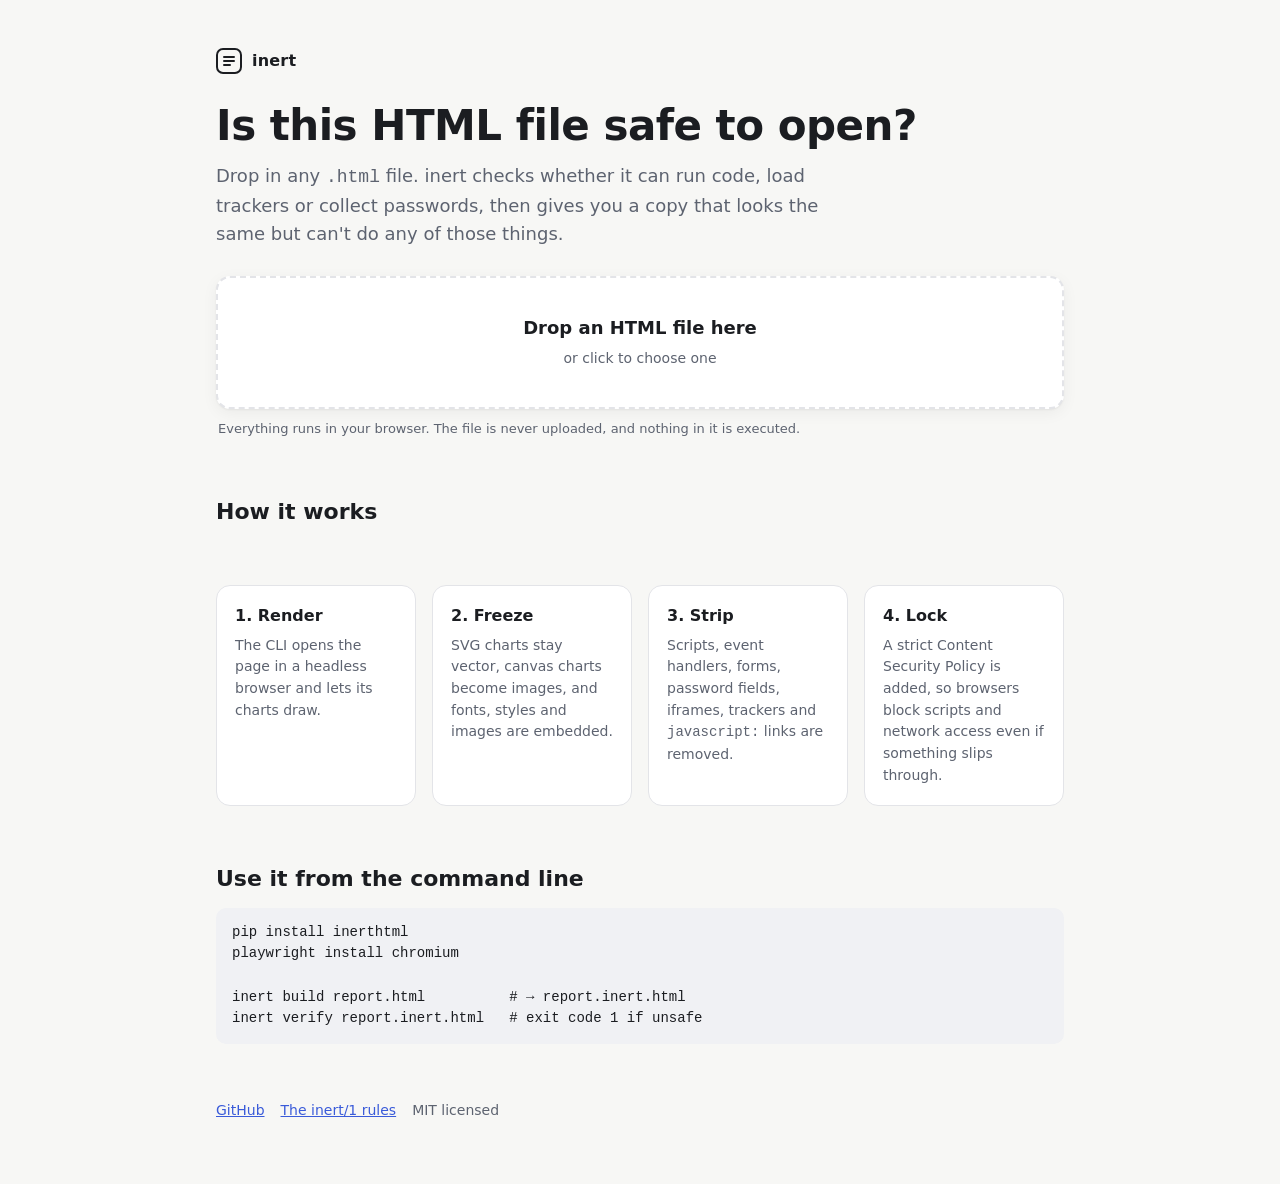
==== docs/index.html @ 6b24c8a7 "inert 0.1.0: static, script-free HTML that is safe to share - inert build: render, freeze charts, em" ====
<!DOCTYPE html>
<html lang="en">
<head>
<meta charset="utf-8">
<meta name="viewport" content="width=device-width, initial-scale=1">
<title>inert: check any HTML file before you open it</title>
<meta name="description" content="Drop an HTML file to see if it can run code, phone home or phish you. Get a safe, script-free copy. Runs entirely in your browser.">
<meta property="og:title" content="inert: HTML that looks the same but can't do anything">
<meta property="og:description" content="Turn AI-generated HTML into a static, script-free file that is safe to share. Same look, no scripts, verifiable.">
<meta property="og:image" content="https://YOUR_GITHUB.github.io/inert/social-card.png">
<meta name="twitter:card" content="summary_large_image">
<style>
:root{
  --bg:#f7f7f5; --panel:#ffffff; --ink:#1b1d21; --muted:#5d6370; --line:#e3e4e8;
  --accent:#3a5bd9; --ok:#1f7a4d; --ok-bg:#e7f5ed; --bad:#b4232f; --bad-bg:#fbeaec;
  --code:#f0f1f4; --shadow:0 1px 2px rgba(0,0,0,.05),0 4px 16px rgba(0,0,0,.05);
}
@media (prefers-color-scheme: dark){
  :root{
    --bg:#121316; --panel:#1b1d22; --ink:#e9eaee; --muted:#9aa0ad; --line:#2c2f37;
    --accent:#8ea4ff; --ok:#5fd19a; --ok-bg:#16291f; --bad:#ff7b86; --bad-bg:#33181c;
    --code:#24272e; --shadow:none;
  }
}
*{box-sizing:border-box}
body{margin:0;background:var(--bg);color:var(--ink);font:16px/1.55 ui-sans-serif,system-ui,-apple-system,"Segoe UI",Roboto,sans-serif}
main{max-width:880px;margin:0 auto;padding:48px 16px 64px}
.brand{display:flex;align-items:center;gap:10px;font-weight:700;letter-spacing:.2px}
.brand svg{flex:none}
h1{font-size:clamp(28px,5vw,42px);line-height:1.15;margin:28px 0 12px;letter-spacing:-.5px}
.lede{color:var(--muted);font-size:18px;max-width:640px;margin:0 0 28px}
.drop{border:2px dashed var(--line);border-radius:14px;background:var(--panel);padding:36px 20px;text-align:center;cursor:pointer;transition:border-color .15s,background .15s;box-shadow:var(--shadow)}
.drop:hover,.drop.over{border-color:var(--accent)}
.drop strong{display:block;font-size:18px;margin-bottom:4px}
.drop span{color:var(--muted);font-size:14px}
.drop:focus-visible{outline:3px solid var(--accent);outline-offset:3px}
.privacy{font-size:13px;color:var(--muted);margin:10px 2px 0}
.result{margin-top:28px;background:var(--panel);border:1px solid var(--line);border-radius:14px;padding:22px;box-shadow:var(--shadow)}
.verdict{display:flex;align-items:flex-start;gap:14px}
.badge{flex:none;font-weight:700;font-size:13px;padding:4px 10px;border-radius:999px;letter-spacing:.3px}
.badge.ok{background:var(--ok-bg);color:var(--ok)}
.badge.bad{background:var(--bad-bg);color:var(--bad)}
.verdict h2{margin:0;font-size:20px;line-height:1.3}
.verdict p{margin:4px 0 0;color:var(--muted)}
.fname{font-family:ui-monospace,SFMono-Regular,Menlo,monospace;font-size:13px;color:var(--muted);word-break:break-all}
ul.problems{margin:16px 0 0;padding:0;list-style:none;display:grid;gap:6px}
ul.problems li{font-family:ui-monospace,SFMono-Regular,Menlo,monospace;font-size:13px;background:var(--code);padding:7px 10px;border-radius:8px;overflow-wrap:anywhere}
.stats{display:flex;flex-wrap:wrap;gap:8px;margin:16px 0 0}
.stat{background:var(--code);border-radius:8px;padding:6px 10px;font-size:13px}
.stat b{font-variant-numeric:tabular-nums}
.actions{display:flex;flex-wrap:wrap;gap:10px;margin-top:18px}
button{font:inherit;font-weight:600;border-radius:10px;padding:10px 16px;border:1px solid var(--line);background:var(--panel);color:var(--ink);cursor:pointer}
button.primary{background:var(--accent);border-color:var(--accent);color:#fff}
@media (prefers-color-scheme: dark){button.primary{color:#0f1220}}
button:focus-visible{outline:3px solid var(--accent);outline-offset:2px}
.note{font-size:13px;color:var(--muted);margin-top:12px}
iframe{width:100%;height:520px;border:1px solid var(--line);border-radius:10px;margin-top:16px;background:#fff}
section.how{margin-top:56px;display:grid;grid-template-columns:repeat(auto-fit,minmax(180px,1fr));gap:16px}
.card{background:var(--panel);border:1px solid var(--line);border-radius:14px;padding:18px}
.card h3{margin:0 0 6px;font-size:16px}
.card p{margin:0;color:var(--muted);font-size:14px}
pre{background:var(--code);border-radius:10px;padding:14px 16px;overflow-x:auto;font-size:14px;margin:12px 0 0}
code{font-family:ui-monospace,SFMono-Regular,Menlo,monospace}
h2.section{font-size:22px;margin:56px 0 4px}
footer{margin-top:56px;color:var(--muted);font-size:14px;display:flex;flex-wrap:wrap;gap:16px}
a{color:var(--accent)}
[hidden]{display:none!important}
</style>
</head>
<body>
<main>
  <div class="brand">
    <svg width="26" height="26" viewBox="0 0 26 26" aria-hidden="true"><rect x="1" y="1" width="24" height="24" rx="6" fill="none" stroke="currentColor" stroke-width="2"/><path d="M8 9h10M8 13h10M8 17h6" stroke="currentColor" stroke-width="2" stroke-linecap="round"/></svg>
    inert
  </div>
  <h1>Is this HTML file safe to open?</h1>
  <p class="lede">Drop in any <code>.html</code> file. inert checks whether it can run code, load trackers or collect passwords, then gives you a copy that looks the same but can't do any of those things.</p>

  <div class="drop" id="drop" tabindex="0" role="button" aria-label="Choose an HTML file to check">
    <strong>Drop an HTML file here</strong>
    <span>or click to choose one</span>
    <input type="file" id="file" accept=".html,.htm,text/html" hidden>
  </div>
  <p class="privacy">Everything runs in your browser. The file is never uploaded, and nothing in it is executed.</p>

  <div class="result" id="result" hidden>
    <div class="verdict">
      <span class="badge" id="badge"></span>
      <div>
        <h2 id="headline"></h2>
        <p id="sub"></p>
        <div class="fname" id="fname"></div>
      </div>
    </div>
    <ul class="problems" id="problems"></ul>
    <div class="stats" id="stats" hidden></div>
    <div class="actions">
      <button class="primary" id="download" hidden>Download inert copy</button>
      <button id="preview">Preview safely</button>
    </div>
    <p class="note" id="litenote" hidden>Scripts don't run here, so anything a script would have drawn (like charts) is left out of this copy. To keep charts, use the command-line tool, which renders the page first.</p>
    <iframe id="frame" sandbox="" title="Safe preview" hidden></iframe>
  </div>

  <h2 class="section">How it works</h2>
  <section class="how">
    <div class="card"><h3>1. Render</h3><p>The CLI opens the page in a headless browser and lets its charts draw.</p></div>
    <div class="card"><h3>2. Freeze</h3><p>SVG charts stay vector, canvas charts become images, and fonts, styles and images are embedded.</p></div>
    <div class="card"><h3>3. Strip</h3><p>Scripts, event handlers, forms, password fields, iframes, trackers and <code>javascript:</code> links are removed.</p></div>
    <div class="card"><h3>4. Lock</h3><p>A strict Content Security Policy is added, so browsers block scripts and network access even if something slips through.</p></div>
  </section>

  <h2 class="section">Use it from the command line</h2>
  <pre><code>pip install inerthtml
playwright install chromium

inert build report.html          # → report.inert.html
inert verify report.inert.html   # exit code 1 if unsafe</code></pre>

  <footer>
    <a href="https://github.com/YOUR_GITHUB/inert">GitHub</a>
    <a href="https://github.com/YOUR_GITHUB/inert/blob/main/SPEC.md">The inert/1 rules</a>
    <span>MIT licensed</span>
  </footer>
</main>

<script src="inert.js"></script>
<script>
(function () {
  const $ = id => document.getElementById(id);
  const drop = $('drop'), input = $('file');
  let current = null;

  drop.addEventListener('click', () => input.click());
  drop.addEventListener('keydown', e => { if (e.key === 'Enter' || e.key === ' ') { e.preventDefault(); input.click(); } });
  drop.addEventListener('dragover', e => { e.preventDefault(); drop.classList.add('over'); });
  drop.addEventListener('dragleave', () => drop.classList.remove('over'));
  drop.addEventListener('drop', e => {
    e.preventDefault(); drop.classList.remove('over');
    if (e.dataTransfer.files[0]) handle(e.dataTransfer.files[0]);
  });
  input.addEventListener('change', () => { if (input.files[0]) handle(input.files[0]); });

  async function handle(file) {
    const text = await file.text();
    const problems = Inert.verify(text);
    const clean = Inert.sanitize(text);
    current = { name: file.name, clean };
    show(file.name, problems, clean, /<script\b/i.test(text));
  }

  function plural(n, word) { return `${n} ${word}${n === 1 ? '' : 's'}`; }

  function show(name, problems, clean, hadScripts) {
    $('result').hidden = false;
    $('frame').hidden = true;
    $('fname').textContent = name;
    const list = $('problems');
    list.replaceChildren();
    if (problems.length === 0) {
      $('badge').textContent = 'INERT'; $('badge').className = 'badge ok';
      $('headline').textContent = 'This file is inert.';
      $('sub').textContent = 'It follows the inert/1 rules: no scripts, no forms, nothing loaded from the network, and a strict Content Security Policy.';
      $('download').hidden = true; $('litenote').hidden = true; $('stats').hidden = true;
    } else {
      $('badge').textContent = 'NOT INERT'; $('badge').className = 'badge bad';
      $('headline').textContent = `Found ${plural(problems.length, 'problem')}.`;
      $('sub').textContent = 'Opening this file directly could run code, load remote content or show a form that sends data somewhere.';
      for (const p of problems) { const li = document.createElement('li'); li.textContent = p; list.appendChild(li); }
      const s = clean.stats, stats = $('stats');
      stats.replaceChildren();
      const items = [['script', s.scripts], ['event handler', s.handlers], ['form part', s.forms],
                     ['unsafe link', s.links], ['remote resource', s.remote], ['other active element', s.active]];
      for (const [word, n] of items) {
        const label = n === 1 ? word : word + 's';
        if (!n) continue;
        const d = document.createElement('span'); d.className = 'stat';
        d.innerHTML = '<b></b> '; d.querySelector('b').textContent = n; d.append(label + ' removed');
        stats.appendChild(d);
      }
      stats.hidden = !stats.children.length;
      $('download').hidden = clean.problems.length !== 0;
      $('litenote').hidden = !hadScripts;
    }
  }

  $('download').addEventListener('click', () => {
    if (!current) return;
    const blob = new Blob([current.clean.html], { type: 'text/html' });
    const a = document.createElement('a');
    a.href = URL.createObjectURL(blob);
    a.download = current.name.replace(/\.html?$/i, '') + '.inert.html';
    document.body.appendChild(a); a.click(); a.remove();
    setTimeout(() => URL.revokeObjectURL(a.href), 1000);
  });

  // Preview the inert copy in a sandboxed iframe: no scripts, no forms, no navigation.
  $('preview').addEventListener('click', () => {
    if (!current) return;
    const f = $('frame');
    f.srcdoc = current.clean.html;
    f.hidden = false;
  });
})();
</script>
</body>
</html>
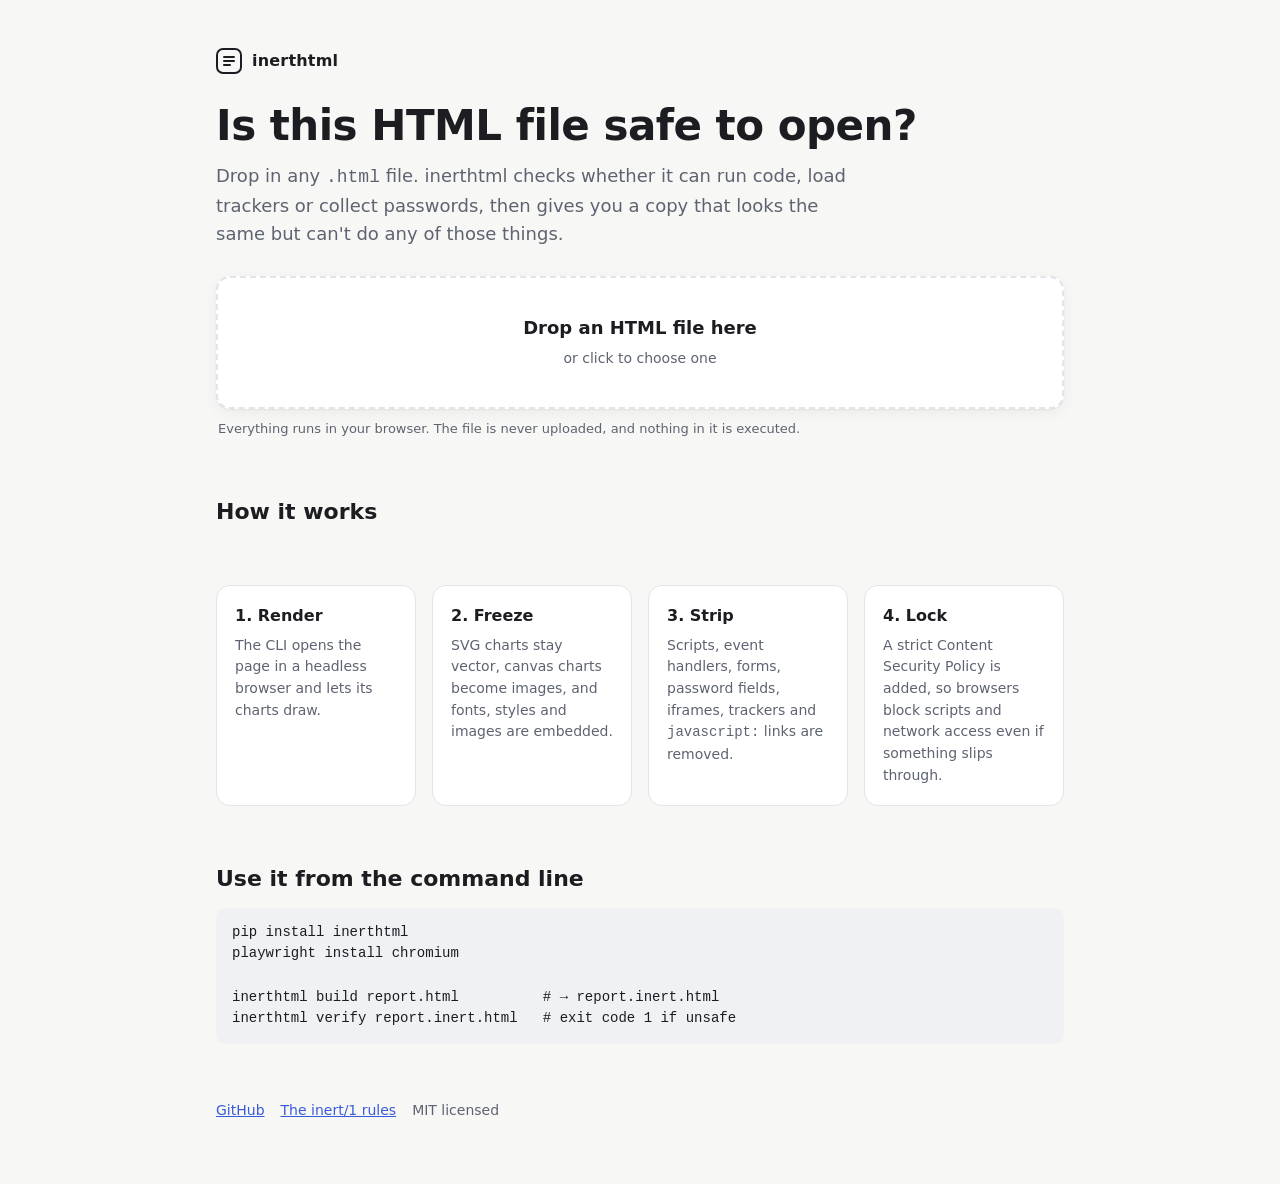
==== commit ccb33f4a: "Rename product and CLI to inerthtml" ====
--- a/docs/index.html
+++ b/docs/index.html
@@ -3,11 +3,11 @@
 <head>
 <meta charset="utf-8">
 <meta name="viewport" content="width=device-width, initial-scale=1">
-<title>inert: check any HTML file before you open it</title>
+<title>inerthtml: check any HTML file before you open it</title>
 <meta name="description" content="Drop an HTML file to see if it can run code, phone home or phish you. Get a safe, script-free copy. Runs entirely in your browser.">
-<meta property="og:title" content="inert: HTML that looks the same but can't do anything">
+<meta property="og:title" content="inerthtml: HTML that looks the same but can't do anything">
 <meta property="og:description" content="Turn AI-generated HTML into a static, script-free file that is safe to share. Same look, no scripts, verifiable.">
-<meta property="og:image" content="https://YOUR_GITHUB.github.io/inert/social-card.png">
+<meta property="og:image" content="https://hobglobin.github.io/inerthtml/social-card.png">
 <meta name="twitter:card" content="summary_large_image">
 <style>
 :root{
@@ -71,10 +71,10 @@
 <main>
   <div class="brand">
     <svg width="26" height="26" viewBox="0 0 26 26" aria-hidden="true"><rect x="1" y="1" width="24" height="24" rx="6" fill="none" stroke="currentColor" stroke-width="2"/><path d="M8 9h10M8 13h10M8 17h6" stroke="currentColor" stroke-width="2" stroke-linecap="round"/></svg>
-    inert
+    inerthtml
   </div>
   <h1>Is this HTML file safe to open?</h1>
-  <p class="lede">Drop in any <code>.html</code> file. inert checks whether it can run code, load trackers or collect passwords, then gives you a copy that looks the same but can't do any of those things.</p>
+  <p class="lede">Drop in any <code>.html</code> file. inerthtml checks whether it can run code, load trackers or collect passwords, then gives you a copy that looks the same but can't do any of those things.</p>
 
   <div class="drop" id="drop" tabindex="0" role="button" aria-label="Choose an HTML file to check">
     <strong>Drop an HTML file here</strong>
@@ -114,12 +114,12 @@
   <pre><code>pip install inerthtml
 playwright install chromium
 
-inert build report.html          # → report.inert.html
-inert verify report.inert.html   # exit code 1 if unsafe</code></pre>
+inerthtml build report.html          # → report.inert.html
+inerthtml verify report.inert.html   # exit code 1 if unsafe</code></pre>
 
   <footer>
-    <a href="https://github.com/YOUR_GITHUB/inert">GitHub</a>
-    <a href="https://github.com/YOUR_GITHUB/inert/blob/main/SPEC.md">The inert/1 rules</a>
+    <a href="https://github.com/Hobglobin/inerthtml">GitHub</a>
+    <a href="https://github.com/Hobglobin/inerthtml/blob/main/SPEC.md">The inert/1 rules</a>
     <span>MIT licensed</span>
   </footer>
 </main>
